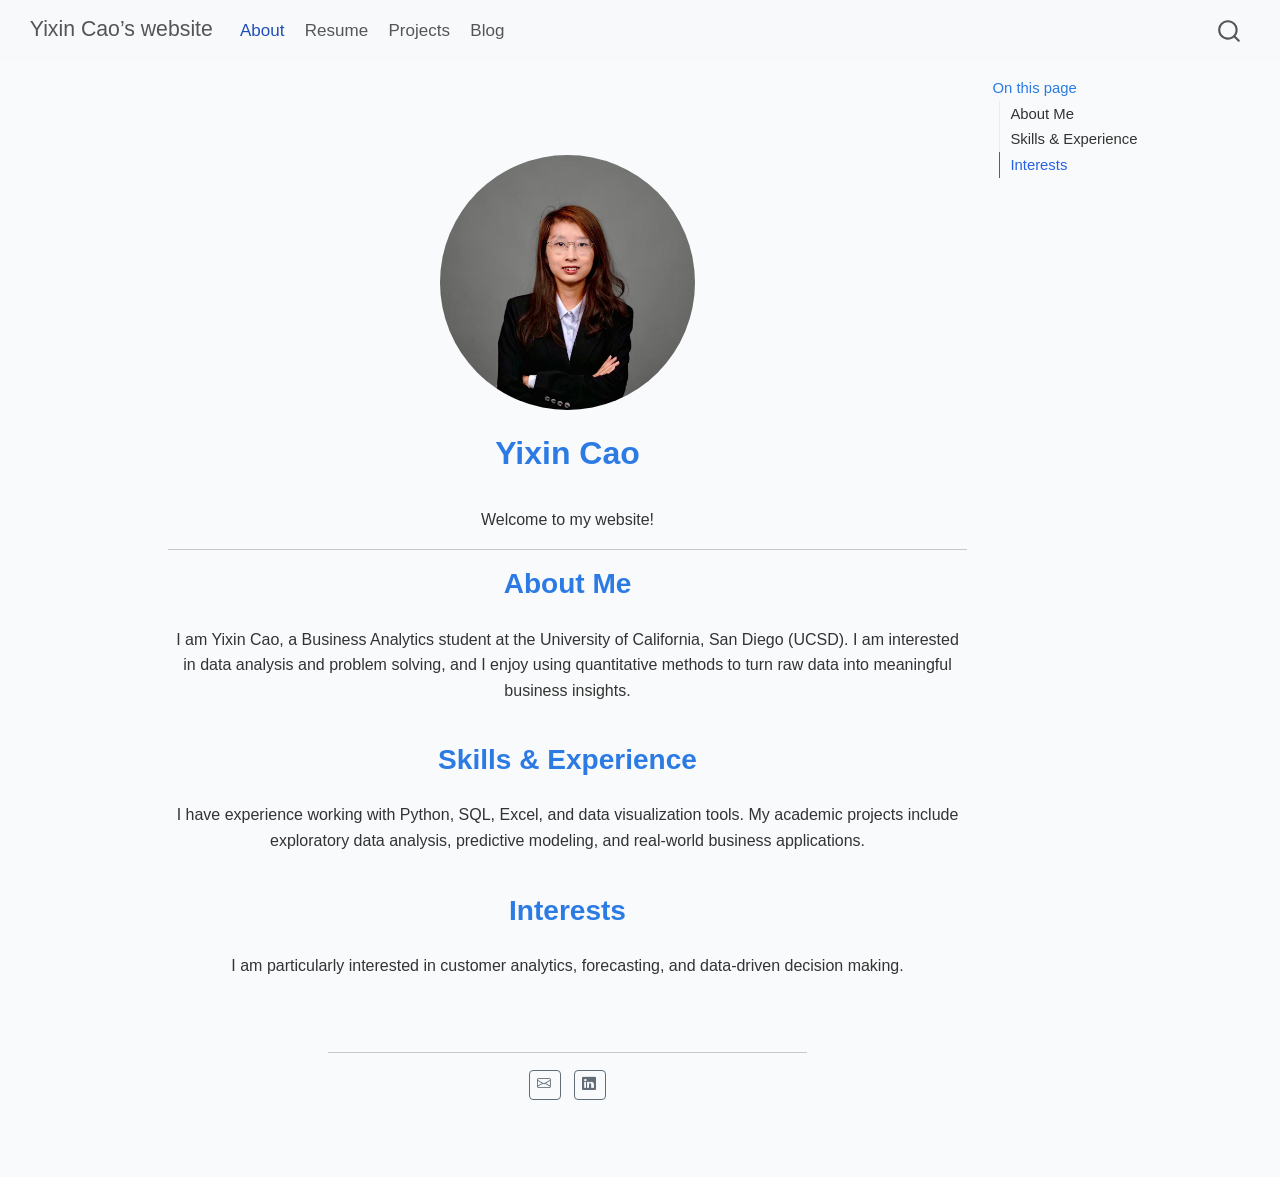
==== docs/index.html @ 8def136b "initial commit" ====
<!DOCTYPE html>
<html xmlns="http://www.w3.org/1999/xhtml" lang="en" xml:lang="en"><head>

<meta charset="utf-8">
<meta name="generator" content="quarto-1.9.36">

<meta name="viewport" content="width=device-width, initial-scale=1.0, user-scalable=yes">


<title>Yixin Cao – Yixin Cao’s website</title>
<style>
/* Default styles provided by pandoc.
** See https://pandoc.org/MANUAL.html#variables-for-html for config info.
*/
code{white-space: pre-wrap;}
span.smallcaps{font-variant: small-caps;}
div.columns{display: flex; gap: min(4vw, 1.5em);}
div.column{flex: auto; overflow-x: auto;}
div.hanging-indent{margin-left: 1.5em; text-indent: -1.5em;}
ul.task-list{list-style: none;}
ul.task-list li input[type="checkbox"] {
  width: 0.8em;
  margin: 0 0.8em 0.2em -1em; /* quarto-specific, see https://github.com/quarto-dev/quarto-cli/issues/4556 */ 
  vertical-align: middle;
}
</style>


<script src="site_libs/quarto-nav/quarto-nav.js"></script>
<script src="site_libs/quarto-nav/headroom.min.js"></script>
<script src="site_libs/clipboard/clipboard.min.js"></script>
<script src="site_libs/quarto-search/autocomplete.umd.js"></script>
<script src="site_libs/quarto-search/fuse.min.js"></script>
<script src="site_libs/quarto-search/quarto-search.js"></script>
<meta name="quarto:offset" content="./">
<script src="site_libs/quarto-html/quarto.js" type="module"></script>
<script src="site_libs/quarto-html/tabsets/tabsets.js" type="module"></script>
<script src="site_libs/quarto-html/popper.min.js"></script>
<script src="site_libs/quarto-html/tippy.umd.min.js"></script>
<link href="site_libs/quarto-html/tippy.css" rel="stylesheet">
<link href="site_libs/quarto-html/quarto-syntax-highlighting-845c23b38eaddc0f92fda52bfe77a8c8.css" rel="stylesheet" id="quarto-text-highlighting-styles">
<script src="site_libs/bootstrap/bootstrap.min.js"></script>
<link href="site_libs/bootstrap/bootstrap-icons.css" rel="stylesheet">
<link href="site_libs/bootstrap/bootstrap-158031087360bce0ff56dc785ce39e06.min.css" rel="stylesheet" append-hash="true" id="quarto-bootstrap" data-mode="light">
<script id="quarto-search-options" type="application/json">{
  "location": "navbar",
  "copy-button": false,
  "collapse-after": 3,
  "panel-placement": "end",
  "type": "overlay",
  "limit": 50,
  "keyboard-shortcut": [
    "f",
    "/",
    "s"
  ],
  "show-item-context": false,
  "language": {
    "search-no-results-text": "No results",
    "search-matching-documents-text": "matching documents",
    "search-copy-link-title": "Copy link to search",
    "search-hide-matches-text": "Hide additional matches",
    "search-more-match-text": "more match in this document",
    "search-more-matches-text": "more matches in this document",
    "search-clear-button-title": "Clear",
    "search-text-placeholder": "",
    "search-detached-cancel-button-title": "Cancel",
    "search-submit-button-title": "Submit",
    "search-label": "Search"
  }
}</script>


<link rel="stylesheet" href="styles.css">
</head>

<body class="nav-fixed quarto-light">

<div id="quarto-search-results"></div>
  <header id="quarto-header" class="headroom fixed-top">
    <nav class="navbar navbar-expand-lg " data-bs-theme="dark">
      <div class="navbar-container container-fluid">
      <div class="navbar-brand-container mx-auto">
    <a class="navbar-brand" href="./index.html">
    <span class="navbar-title">Yixin Cao’s website</span>
    </a>
  </div>
            <div id="quarto-search" class="" title="Search"></div>
          <button class="navbar-toggler" type="button" data-bs-toggle="collapse" data-bs-target="#navbarCollapse" aria-controls="navbarCollapse" role="menu" aria-expanded="false" aria-label="Toggle navigation" onclick="if (window.quartoToggleHeadroom) { window.quartoToggleHeadroom(); }">
  <span class="navbar-toggler-icon"></span>
</button>
          <div class="collapse navbar-collapse" id="navbarCollapse">
            <ul class="navbar-nav navbar-nav-scroll me-auto">
  <li class="nav-item">
    <a class="nav-link active" href="./index.html" aria-current="page"> 
<span class="menu-text">About</span></a>
  </li>  
  <li class="nav-item">
    <a class="nav-link" href="./resume.html"> 
<span class="menu-text">Resume</span></a>
  </li>  
  <li class="nav-item">
    <a class="nav-link" href="./projects.html"> 
<span class="menu-text">Projects</span></a>
  </li>  
  <li class="nav-item">
    <a class="nav-link" href="./hw1_questions.html"> 
<span class="menu-text">Blog</span></a>
  </li>  
</ul>
          </div> <!-- /navcollapse -->
            <div class="quarto-navbar-tools">
</div>
      </div> <!-- /container-fluid -->
    </nav>
</header>
<!-- content -->
<div id="quarto-content" class="quarto-container page-columns page-rows-contents page-layout-article page-navbar">
<!-- sidebar -->
<!-- margin-sidebar -->
    <div id="quarto-margin-sidebar" class="sidebar margin-sidebar">
        <nav id="TOC" role="doc-toc" class="toc-active">
    <h2 id="toc-title">On this page</h2>
  <ul>
  <li><a href="#about-me" id="toc-about-me" class="nav-link active" data-scroll-target="#about-me">About Me</a></li>
  <li><a href="#skills-experience" id="toc-skills-experience" class="nav-link" data-scroll-target="#skills-experience">Skills &amp; Experience</a></li>
  <li><a href="#interests" id="toc-interests" class="nav-link" data-scroll-target="#interests">Interests</a></li>
  </ul>
</nav>
    </div>
<!-- main -->
<div class="quarto-about-jolla">
  <img src="files/profile_pic.jpg" class="about-image
  round " style="height: 15em; width: 15em;">
 <header id="title-block-header" class="quarto-title-block default">
<div class="quarto-title">
<h1 class="title">Yixin Cao</h1>
</div>
<div class="quarto-title-meta">
  </div>
</header><main class="content" id="quarto-document-content">

<p>Welcome to my website!</p>
<hr>
<section id="about-me" class="level2">
<h2 data-anchor-id="about-me">About Me</h2>
<p>I am Yixin Cao, a Business Analytics student at the University of California, San Diego (UCSD). I am interested in data analysis and problem solving, and I enjoy using quantitative methods to turn raw data into meaningful business insights.</p>
</section>
<section id="skills-experience" class="level2">
<h2 data-anchor-id="skills-experience">Skills &amp; Experience</h2>
<p>I have experience working with Python, SQL, Excel, and data visualization tools. My academic projects include exploratory data analysis, predictive modeling, and real-world business applications.</p>
</section>
<section id="interests" class="level2">
<h2 data-anchor-id="interests">Interests</h2>
<p>I am particularly interested in customer analytics, forecasting, and data-driven decision making.</p>


</section>
</main> 
  <hr class="about-sep">
   <div class="about-links">
  <a href="mailto:yixincao615@gmail.com" class="about-link" rel="" target="">
    <i class="bi bi-envelope"></i>
     <span class="about-link-text"></span>
  </a>
  <a href="/www.linkedin.com/in/yixin-cao-874bb3294" class="about-link" rel="" target="">
    <i class="bi bi-linkedin"></i>
     <span class="about-link-text"></span>
  </a>
</div>
</div>
 <!-- /main -->
<script id="quarto-html-after-body" type="application/javascript">
  window.document.addEventListener("DOMContentLoaded", function (event) {
    const isCodeAnnotation = (el) => {
      for (const clz of el.classList) {
        if (clz.startsWith('code-annotation-')) {                     
          return true;
        }
      }
      return false;
    }
    const onCopySuccess = function(e) {
      // button target
      const button = e.trigger;
      // don't keep focus
      button.blur();
      // flash "checked"
      button.classList.add('code-copy-button-checked');
      var currentTitle = button.getAttribute("title");
      button.setAttribute("title", "Copied!");
      let tooltip;
      if (window.bootstrap) {
        button.setAttribute("data-bs-toggle", "tooltip");
        button.setAttribute("data-bs-placement", "left");
        button.setAttribute("data-bs-title", "Copied!");
        tooltip = new bootstrap.Tooltip(button, 
          { trigger: "manual", 
            customClass: "code-copy-button-tooltip",
            offset: [0, -8]});
        tooltip.show();    
      }
      setTimeout(function() {
        if (tooltip) {
          tooltip.hide();
          button.removeAttribute("data-bs-title");
          button.removeAttribute("data-bs-toggle");
          button.removeAttribute("data-bs-placement");
        }
        button.setAttribute("title", currentTitle);
        button.classList.remove('code-copy-button-checked');
      }, 1000);
      // clear code selection
      e.clearSelection();
    }
    const getTextToCopy = function(trigger) {
      const outerScaffold = trigger.parentElement.cloneNode(true);
      const codeEl = outerScaffold.querySelector('code');
      for (const childEl of codeEl.children) {
        if (isCodeAnnotation(childEl)) {
          childEl.remove();
        }
      }
      return codeEl.innerText;
    }
    const clipboard = new window.ClipboardJS('.code-copy-button:not([data-in-quarto-modal])', {
      text: getTextToCopy
    });
    clipboard.on('success', onCopySuccess);
    if (window.document.getElementById('quarto-embedded-source-code-modal')) {
      const clipboardModal = new window.ClipboardJS('.code-copy-button[data-in-quarto-modal]', {
        text: getTextToCopy,
        container: window.document.getElementById('quarto-embedded-source-code-modal')
      });
      clipboardModal.on('success', onCopySuccess);
    }
      var localhostRegex = new RegExp(/^(?:http|https):\/\/localhost\:?[0-9]*\//);
      var mailtoRegex = new RegExp(/^mailto:/);
        var filterRegex = new RegExp('/' + window.location.host + '/');
      var isInternal = (href) => {
          return filterRegex.test(href) || localhostRegex.test(href) || mailtoRegex.test(href);
      }
      // Inspect non-navigation links and adorn them if external
     var links = window.document.querySelectorAll('a[href]:not(.nav-link):not(.navbar-brand):not(.toc-action):not(.sidebar-link):not(.sidebar-item-toggle):not(.pagination-link):not(.no-external):not([aria-hidden]):not(.dropdown-item):not(.quarto-navigation-tool):not(.about-link)');
      for (var i=0; i<links.length; i++) {
        const link = links[i];
        if (!isInternal(link.href)) {
          // undo the damage that might have been done by quarto-nav.js in the case of
          // links that we want to consider external
          if (link.dataset.originalHref !== undefined) {
            link.href = link.dataset.originalHref;
          }
        }
      }
    function tippyHover(el, contentFn, onTriggerFn, onUntriggerFn) {
      const config = {
        allowHTML: true,
        maxWidth: 500,
        delay: 100,
        arrow: false,
        appendTo: function(el) {
            return el.parentElement;
        },
        interactive: true,
        interactiveBorder: 10,
        theme: 'quarto',
        placement: 'bottom-start',
      };
      if (contentFn) {
        config.content = contentFn;
      }
      if (onTriggerFn) {
        config.onTrigger = onTriggerFn;
      }
      if (onUntriggerFn) {
        config.onUntrigger = onUntriggerFn;
      }
      window.tippy(el, config); 
    }
    const noterefs = window.document.querySelectorAll('a[role="doc-noteref"]');
    for (var i=0; i<noterefs.length; i++) {
      const ref = noterefs[i];
      tippyHover(ref, function() {
        // use id or data attribute instead here
        let href = ref.getAttribute('data-footnote-href') || ref.getAttribute('href');
        try { href = new URL(href).hash; } catch {}
        const id = href.replace(/^#\/?/, "");
        const note = window.document.getElementById(id);
        if (note) {
          return note.innerHTML;
        } else {
          return "";
        }
      });
    }
    const xrefs = window.document.querySelectorAll('a.quarto-xref');
    const processXRef = (id, note) => {
      // Strip column container classes
      const stripColumnClz = (el) => {
        el.classList.remove("page-full", "page-columns");
        if (el.children) {
          for (const child of el.children) {
            stripColumnClz(child);
          }
        }
      }
      stripColumnClz(note)
      if (id === null || id.startsWith('sec-')) {
        // Special case sections, only their first couple elements
        const container = document.createElement("div");
        if (note.children && note.children.length > 2) {
          container.appendChild(note.children[0].cloneNode(true));
          for (let i = 1; i < note.children.length; i++) {
            const child = note.children[i];
            if (child.tagName === "P" && child.innerText === "") {
              continue;
            } else {
              container.appendChild(child.cloneNode(true));
              break;
            }
          }
          if (window.Quarto?.typesetMath) {
            window.Quarto.typesetMath(container);
          }
          return container.innerHTML
        } else {
          if (window.Quarto?.typesetMath) {
            window.Quarto.typesetMath(note);
          }
          return note.innerHTML;
        }
      } else {
        // Remove any anchor links if they are present
        const anchorLink = note.querySelector('a.anchorjs-link');
        if (anchorLink) {
          anchorLink.remove();
        }
        if (window.Quarto?.typesetMath) {
          window.Quarto.typesetMath(note);
        }
        if (note.classList.contains("callout")) {
          return note.outerHTML;
        } else {
          return note.innerHTML;
        }
      }
    }
    for (var i=0; i<xrefs.length; i++) {
      const xref = xrefs[i];
      tippyHover(xref, undefined, function(instance) {
        instance.disable();
        let url = xref.getAttribute('href');
        let hash = undefined; 
        if (url.startsWith('#')) {
          hash = url;
        } else {
          try { hash = new URL(url).hash; } catch {}
        }
        if (hash) {
          const id = hash.replace(/^#\/?/, "");
          const note = window.document.getElementById(id);
          if (note !== null) {
            try {
              const html = processXRef(id, note.cloneNode(true));
              instance.setContent(html);
            } finally {
              instance.enable();
              instance.show();
            }
          } else {
            // See if we can fetch this
            fetch(url.split('#')[0])
            .then(res => res.text())
            .then(html => {
              const parser = new DOMParser();
              const htmlDoc = parser.parseFromString(html, "text/html");
              const note = htmlDoc.getElementById(id);
              if (note !== null) {
                const html = processXRef(id, note);
                instance.setContent(html);
              } 
            }).finally(() => {
              instance.enable();
              instance.show();
            });
          }
        } else {
          // See if we can fetch a full url (with no hash to target)
          // This is a special case and we should probably do some content thinning / targeting
          fetch(url)
          .then(res => res.text())
          .then(html => {
            const parser = new DOMParser();
            const htmlDoc = parser.parseFromString(html, "text/html");
            const note = htmlDoc.querySelector('main.content');
            if (note !== null) {
              // This should only happen for chapter cross references
              // (since there is no id in the URL)
              // remove the first header
              if (note.children.length > 0 && note.children[0].tagName === "HEADER") {
                note.children[0].remove();
              }
              const html = processXRef(null, note);
              instance.setContent(html);
            } 
          }).finally(() => {
            instance.enable();
            instance.show();
          });
        }
      }, function(instance) {
      });
    }
        let selectedAnnoteEl;
        const selectorForAnnotation = ( cell, annotation) => {
          let cellAttr = 'data-code-cell="' + cell + '"';
          let lineAttr = 'data-code-annotation="' +  annotation + '"';
          const selector = 'span[' + cellAttr + '][' + lineAttr + ']';
          return selector;
        }
        const selectCodeLines = (annoteEl) => {
          const doc = window.document;
          const targetCell = annoteEl.getAttribute("data-target-cell");
          const targetAnnotation = annoteEl.getAttribute("data-target-annotation");
          const annoteSpan = window.document.querySelector(selectorForAnnotation(targetCell, targetAnnotation));
          const lines = annoteSpan.getAttribute("data-code-lines").split(",");
          const lineIds = lines.map((line) => {
            return targetCell + "-" + line;
          })
          let top = null;
          let height = null;
          let parent = null;
          if (lineIds.length > 0) {
              //compute the position of the single el (top and bottom and make a div)
              const el = window.document.getElementById(lineIds[0]);
              top = el.offsetTop;
              height = el.offsetHeight;
              parent = el.parentElement.parentElement;
            if (lineIds.length > 1) {
              const lastEl = window.document.getElementById(lineIds[lineIds.length - 1]);
              const bottom = lastEl.offsetTop + lastEl.offsetHeight;
              height = bottom - top;
            }
            if (top !== null && height !== null && parent !== null) {
              // cook up a div (if necessary) and position it 
              let div = window.document.getElementById("code-annotation-line-highlight");
              if (div === null) {
                div = window.document.createElement("div");
                div.setAttribute("id", "code-annotation-line-highlight");
                div.style.position = 'absolute';
                parent.appendChild(div);
              }
              div.style.top = top - 2 + "px";
              div.style.height = height + 4 + "px";
              div.style.left = 0;
              let gutterDiv = window.document.getElementById("code-annotation-line-highlight-gutter");
              if (gutterDiv === null) {
                gutterDiv = window.document.createElement("div");
                gutterDiv.setAttribute("id", "code-annotation-line-highlight-gutter");
                gutterDiv.style.position = 'absolute';
                const codeCell = window.document.getElementById(targetCell);
                const gutter = codeCell.querySelector('.code-annotation-gutter');
                gutter.appendChild(gutterDiv);
              }
              gutterDiv.style.top = top - 2 + "px";
              gutterDiv.style.height = height + 4 + "px";
            }
            selectedAnnoteEl = annoteEl;
          }
        };
        const unselectCodeLines = () => {
          const elementsIds = ["code-annotation-line-highlight", "code-annotation-line-highlight-gutter"];
          elementsIds.forEach((elId) => {
            const div = window.document.getElementById(elId);
            if (div) {
              div.remove();
            }
          });
          selectedAnnoteEl = undefined;
        };
          // Handle positioning of the toggle
      window.addEventListener(
        "resize",
        throttle(() => {
          elRect = undefined;
          if (selectedAnnoteEl) {
            selectCodeLines(selectedAnnoteEl);
          }
        }, 10)
      );
      function throttle(fn, ms) {
      let throttle = false;
      let timer;
        return (...args) => {
          if(!throttle) { // first call gets through
              fn.apply(this, args);
              throttle = true;
          } else { // all the others get throttled
              if(timer) clearTimeout(timer); // cancel #2
              timer = setTimeout(() => {
                fn.apply(this, args);
                timer = throttle = false;
              }, ms);
          }
        };
      }
        // Attach click handler to the DT
        const annoteDls = window.document.querySelectorAll('dt[data-target-cell]');
        for (const annoteDlNode of annoteDls) {
          annoteDlNode.addEventListener('click', (event) => {
            const clickedEl = event.target;
            if (clickedEl !== selectedAnnoteEl) {
              unselectCodeLines();
              const activeEl = window.document.querySelector('dt[data-target-cell].code-annotation-active');
              if (activeEl) {
                activeEl.classList.remove('code-annotation-active');
              }
              selectCodeLines(clickedEl);
              clickedEl.classList.add('code-annotation-active');
            } else {
              // Unselect the line
              unselectCodeLines();
              clickedEl.classList.remove('code-annotation-active');
            }
          });
        }
    const findCites = (el) => {
      const parentEl = el.parentElement;
      if (parentEl) {
        const cites = parentEl.dataset.cites;
        if (cites) {
          return {
            el,
            cites: cites.split(' ')
          };
        } else {
          return findCites(el.parentElement)
        }
      } else {
        return undefined;
      }
    };
    var bibliorefs = window.document.querySelectorAll('a[role="doc-biblioref"]');
    for (var i=0; i<bibliorefs.length; i++) {
      const ref = bibliorefs[i];
      const citeInfo = findCites(ref);
      if (citeInfo) {
        tippyHover(citeInfo.el, function() {
          var popup = window.document.createElement('div');
          citeInfo.cites.forEach(function(cite) {
            var citeDiv = window.document.createElement('div');
            citeDiv.classList.add('hanging-indent');
            citeDiv.classList.add('csl-entry');
            var biblioDiv = window.document.getElementById('ref-' + cite);
            if (biblioDiv) {
              citeDiv.innerHTML = biblioDiv.innerHTML;
            }
            popup.appendChild(citeDiv);
          });
          return popup.innerHTML;
        });
      }
    }
  });
  </script>
</div> <!-- /content -->




</body></html>
---- docs/site_libs/quarto-html/tippy.css ----
.tippy-box[data-animation=fade][data-state=hidden]{opacity:0}[data-tippy-root]{max-width:calc(100vw - 10px)}.tippy-box{position:relative;background-color:#333;color:#fff;border-radius:4px;font-size:14px;line-height:1.4;white-space:normal;outline:0;transition-property:transform,visibility,opacity}.tippy-box[data-placement^=top]>.tippy-arrow{bottom:0}.tippy-box[data-placement^=top]>.tippy-arrow:before{bottom:-7px;left:0;border-width:8px 8px 0;border-top-color:initial;transform-origin:center top}.tippy-box[data-placement^=bottom]>.tippy-arrow{top:0}.tippy-box[data-placement^=bottom]>.tippy-arrow:before{top:-7px;left:0;border-width:0 8px 8px;border-bottom-color:initial;transform-origin:center bottom}.tippy-box[data-placement^=left]>.tippy-arrow{right:0}.tippy-box[data-placement^=left]>.tippy-arrow:before{border-width:8px 0 8px 8px;border-left-color:initial;right:-7px;transform-origin:center left}.tippy-box[data-placement^=right]>.tippy-arrow{left:0}.tippy-box[data-placement^=right]>.tippy-arrow:before{left:-7px;border-width:8px 8px 8px 0;border-right-color:initial;transform-origin:center right}.tippy-box[data-inertia][data-state=visible]{transition-timing-function:cubic-bezier(.54,1.5,.38,1.11)}.tippy-arrow{width:16px;height:16px;color:#333}.tippy-arrow:before{content:"";position:absolute;border-color:transparent;border-style:solid}.tippy-content{position:relative;padding:5px 9px;z-index:1}
---- docs/site_libs/quarto-html/quarto-syntax-highlighting-845c23b38eaddc0f92fda52bfe77a8c8.css ----
/* quarto syntax highlight colors */
:root {
  --quarto-hl-ot-color: #003B4F;
  --quarto-hl-at-color: #657422;
  --quarto-hl-ss-color: #20794D;
  --quarto-hl-an-color: #5E5E5E;
  --quarto-hl-fu-color: #4758AB;
  --quarto-hl-st-color: #20794D;
  --quarto-hl-cf-color: #003B4F;
  --quarto-hl-op-color: #5E5E5E;
  --quarto-hl-er-color: #AD0000;
  --quarto-hl-bn-color: #AD0000;
  --quarto-hl-al-color: #AD0000;
  --quarto-hl-va-color: #111111;
  --quarto-hl-bu-color: inherit;
  --quarto-hl-ex-color: inherit;
  --quarto-hl-pp-color: #AD0000;
  --quarto-hl-in-color: #5E5E5E;
  --quarto-hl-vs-color: #20794D;
  --quarto-hl-wa-color: #5E5E5E;
  --quarto-hl-do-color: #5E5E5E;
  --quarto-hl-im-color: #00769E;
  --quarto-hl-ch-color: #20794D;
  --quarto-hl-dt-color: #AD0000;
  --quarto-hl-fl-color: #AD0000;
  --quarto-hl-co-color: #5E5E5E;
  --quarto-hl-cv-color: #5E5E5E;
  --quarto-hl-cn-color: #8f5902;
  --quarto-hl-sc-color: #5E5E5E;
  --quarto-hl-dv-color: #AD0000;
  --quarto-hl-kw-color: #003B4F;
}

/* other quarto variables */
:root {
  --quarto-font-monospace: SFMono-Regular, Menlo, Monaco, Consolas, "Liberation Mono", "Courier New", monospace;
}

/* syntax highlight based on Pandoc's rules */
pre > code.sourceCode > span {
  color: #003B4F;
}

code.sourceCode > span {
  color: #003B4F;
}

div.sourceCode,
div.sourceCode pre.sourceCode {
  color: #003B4F;
}

/* Normal */
code span {
  color: #003B4F;
}

/* Alert */
code span.al {
  color: #AD0000;
  font-style: inherit;
}

/* Annotation */
code span.an {
  color: #5E5E5E;
  font-style: inherit;
}

/* Attribute */
code span.at {
  color: #657422;
  font-style: inherit;
}

/* BaseN */
code span.bn {
  color: #AD0000;
  font-style: inherit;
}

/* BuiltIn */
code span.bu {
  font-style: inherit;
}

/* ControlFlow */
code span.cf {
  color: #003B4F;
  font-weight: bold;
  font-style: inherit;
}

/* Char */
code span.ch {
  color: #20794D;
  font-style: inherit;
}

/* Constant */
code span.cn {
  color: #8f5902;
  font-style: inherit;
}

/* Comment */
code span.co {
  color: #5E5E5E;
  font-style: inherit;
}

/* CommentVar */
code span.cv {
  color: #5E5E5E;
  font-style: italic;
}

/* Documentation */
code span.do {
  color: #5E5E5E;
  font-style: italic;
}

/* DataType */
code span.dt {
  color: #AD0000;
  font-style: inherit;
}

/* DecVal */
code span.dv {
  color: #AD0000;
  font-style: inherit;
}

/* Error */
code span.er {
  color: #AD0000;
  font-style: inherit;
}

/* Extension */
code span.ex {
  font-style: inherit;
}

/* Float */
code span.fl {
  color: #AD0000;
  font-style: inherit;
}

/* Function */
code span.fu {
  color: #4758AB;
  font-style: inherit;
}

/* Import */
code span.im {
  color: #00769E;
  font-style: inherit;
}

/* Information */
code span.in {
  color: #5E5E5E;
  font-style: inherit;
}

/* Keyword */
code span.kw {
  color: #003B4F;
  font-weight: bold;
  font-style: inherit;
}

/* Operator */
code span.op {
  color: #5E5E5E;
  font-style: inherit;
}

/* Other */
code span.ot {
  color: #003B4F;
  font-style: inherit;
}

/* Preprocessor */
code span.pp {
  color: #AD0000;
  font-style: inherit;
}

/* SpecialChar */
code span.sc {
  color: #5E5E5E;
  font-style: inherit;
}

/* SpecialString */
code span.ss {
  color: #20794D;
  font-style: inherit;
}

/* String */
code span.st {
  color: #20794D;
  font-style: inherit;
}

/* Variable */
code span.va {
  color: #111111;
  font-style: inherit;
}

/* VerbatimString */
code span.vs {
  color: #20794D;
  font-style: inherit;
}

/* Warning */
code span.wa {
  color: #5E5E5E;
  font-style: italic;
}

.prevent-inlining {
  content: "</";
}

/*# sourceMappingURL=ac89f0bb514bba72461919f78549e31c.css.map */
---- docs/styles.css ----
/* css styles */
body {
  font-family: Arial, sans-serif;
  background-color: #f9fafb;
}

h1, h2 {
  color: #2c7be5;
}

p {
  font-size: 16px;
  line-height: 1.6;
}
h1 {
  font-size: 32px;
}
section {
  margin-bottom: 40px;
}
body {
  color: #333;
}
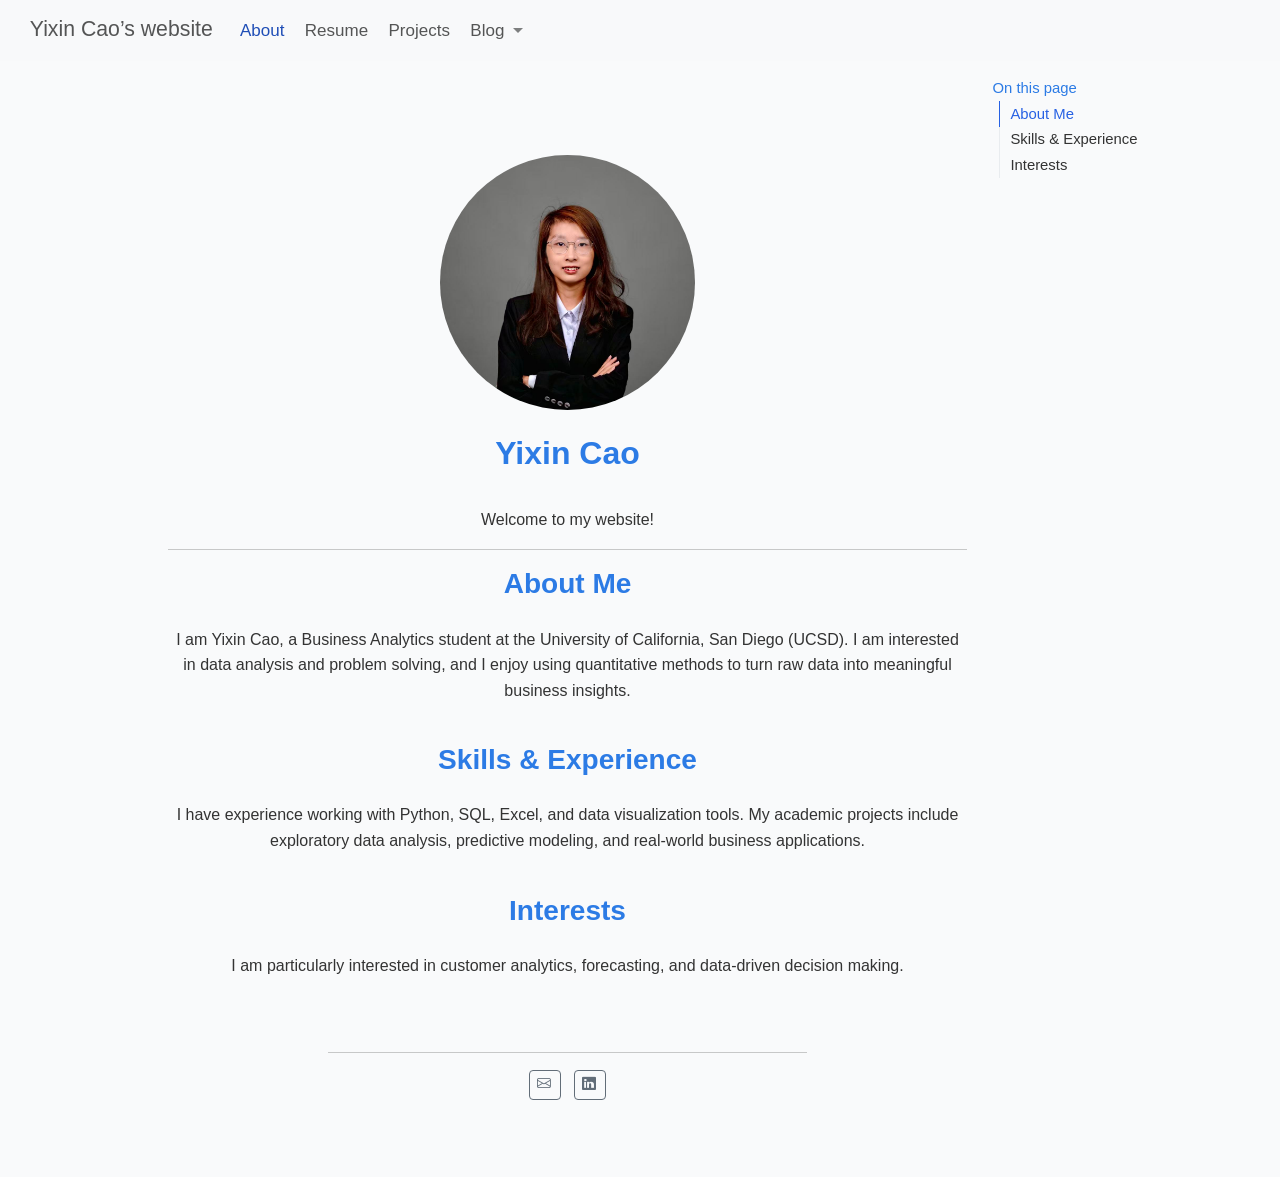
==== commit d42c9d04: "Improve clarity and interpretation" ====
--- a/docs/index.html
+++ b/docs/index.html
@@ -2,16 +2,13 @@
 <html xmlns="http://www.w3.org/1999/xhtml" lang="en" xml:lang="en"><head>
 
 <meta charset="utf-8">
-<meta name="generator" content="quarto-1.9.36">
+<meta name="generator" content="quarto-1.9.13">
 
 <meta name="viewport" content="width=device-width, initial-scale=1.0, user-scalable=yes">
 
 
 <title>Yixin Cao – Yixin Cao’s website</title>
 <style>
-/* Default styles provided by pandoc.
-** See https://pandoc.org/MANUAL.html#variables-for-html for config info.
-*/
 code{white-space: pre-wrap;}
 span.smallcaps{font-variant: small-caps;}
 div.columns{display: flex; gap: min(4vw, 1.5em);}
@@ -35,13 +32,14 @@
 <meta name="quarto:offset" content="./">
 <script src="site_libs/quarto-html/quarto.js" type="module"></script>
 <script src="site_libs/quarto-html/tabsets/tabsets.js" type="module"></script>
+<script src="site_libs/quarto-html/axe/axe-check.js" type="module"></script>
 <script src="site_libs/quarto-html/popper.min.js"></script>
 <script src="site_libs/quarto-html/tippy.umd.min.js"></script>
 <link href="site_libs/quarto-html/tippy.css" rel="stylesheet">
-<link href="site_libs/quarto-html/quarto-syntax-highlighting-845c23b38eaddc0f92fda52bfe77a8c8.css" rel="stylesheet" id="quarto-text-highlighting-styles">
+<link href="site_libs/quarto-html/quarto-syntax-highlighting-ac077c1e730dfeb5e42400639d17284e.css" rel="stylesheet" id="quarto-text-highlighting-styles">
 <script src="site_libs/bootstrap/bootstrap.min.js"></script>
 <link href="site_libs/bootstrap/bootstrap-icons.css" rel="stylesheet">
-<link href="site_libs/bootstrap/bootstrap-158031087360bce0ff56dc785ce39e06.min.css" rel="stylesheet" append-hash="true" id="quarto-bootstrap" data-mode="light">
+<link href="site_libs/bootstrap/bootstrap-8fedf4b0b09d7e3efc607d46e5f6a2f0.min.css" rel="stylesheet" append-hash="true" id="quarto-bootstrap" data-mode="light">
 <script id="quarto-search-options" type="application/json">{
   "location": "navbar",
   "copy-button": false,
@@ -103,10 +101,21 @@
     <a class="nav-link" href="./projects.html"> 
 <span class="menu-text">Projects</span></a>
   </li>  
-  <li class="nav-item">
-    <a class="nav-link" href="./hw1_questions.html"> 
-<span class="menu-text">Blog</span></a>
+  <li class="nav-item dropdown ">
+    <a class="nav-link dropdown-toggle" href="#" id="nav-menu-blog" role="link" data-bs-toggle="dropdown" aria-expanded="false">
+ <span class="menu-text">Blog</span>
+    </a>
+    <ul class="dropdown-menu" aria-labelledby="nav-menu-blog">    
+        <li>
+    <a class="dropdown-item" href="./hw1_questions.html">
+ <span class="dropdown-text">HW1</span></a>
   </li>  
+        <li>
+    <a class="dropdown-item" href="./hw2_questions.html">
+ <span class="dropdown-text">HW2</span></a>
+  </li>  
+    </ul>
+  </li>
 </ul>
           </div> <!-- /navcollapse -->
             <div class="quarto-navbar-tools">
--- a/docs/site_libs/quarto-html/quarto-syntax-highlighting-ac077c1e730dfeb5e42400639d17284e.css
+++ b/docs/site_libs/quarto-html/quarto-syntax-highlighting-ac077c1e730dfeb5e42400639d17284e.css
@@ -0,0 +1,236 @@
+/* quarto syntax highlight colors */
+:root {
+  --quarto-hl-ot-color: #003B4F;
+  --quarto-hl-at-color: #657422;
+  --quarto-hl-ss-color: #20794D;
+  --quarto-hl-an-color: #5E5E5E;
+  --quarto-hl-fu-color: #4758AB;
+  --quarto-hl-st-color: #20794D;
+  --quarto-hl-cf-color: #003B4F;
+  --quarto-hl-op-color: #5E5E5E;
+  --quarto-hl-er-color: #AD0000;
+  --quarto-hl-bn-color: #AD0000;
+  --quarto-hl-al-color: #AD0000;
+  --quarto-hl-va-color: #111111;
+  --quarto-hl-bu-color: inherit;
+  --quarto-hl-ex-color: inherit;
+  --quarto-hl-pp-color: #AD0000;
+  --quarto-hl-in-color: #5E5E5E;
+  --quarto-hl-vs-color: #20794D;
+  --quarto-hl-wa-color: #5E5E5E;
+  --quarto-hl-do-color: #5E5E5E;
+  --quarto-hl-im-color: #00769E;
+  --quarto-hl-ch-color: #20794D;
+  --quarto-hl-dt-color: #AD0000;
+  --quarto-hl-fl-color: #AD0000;
+  --quarto-hl-co-color: #5E5E5E;
+  --quarto-hl-cv-color: #5E5E5E;
+  --quarto-hl-cn-color: #8f5902;
+  --quarto-hl-sc-color: #5E5E5E;
+  --quarto-hl-dv-color: #AD0000;
+  --quarto-hl-kw-color: #003B4F;
+}
+
+/* other quarto variables */
+:root {
+  --quarto-font-monospace: SFMono-Regular, Menlo, Monaco, Consolas, "Liberation Mono", "Courier New", monospace;
+}
+
+/* syntax highlight based on Pandoc's rules */
+pre > code.sourceCode > span {
+  color: #003B4F;
+}
+
+code.sourceCode > span {
+  color: #003B4F;
+}
+
+div.sourceCode,
+div.sourceCode pre.sourceCode {
+  color: #003B4F;
+}
+
+/* Normal */
+code span {
+  color: #003B4F;
+}
+
+/* Alert */
+code span.al {
+  color: #AD0000;
+  font-style: inherit;
+}
+
+/* Annotation */
+code span.an {
+  color: #5E5E5E;
+  font-style: inherit;
+}
+
+/* Attribute */
+code span.at {
+  color: #657422;
+  font-style: inherit;
+}
+
+/* BaseN */
+code span.bn {
+  color: #AD0000;
+  font-style: inherit;
+}
+
+/* BuiltIn */
+code span.bu {
+  font-style: inherit;
+}
+
+/* ControlFlow */
+code span.cf {
+  color: #003B4F;
+  font-weight: bold;
+  font-style: inherit;
+}
+
+/* Char */
+code span.ch {
+  color: #20794D;
+  font-style: inherit;
+}
+
+/* Constant */
+code span.cn {
+  color: #8f5902;
+  font-style: inherit;
+}
+
+/* Comment */
+code span.co {
+  color: #5E5E5E;
+  font-style: inherit;
+}
+
+/* CommentVar */
+code span.cv {
+  color: #5E5E5E;
+  font-style: italic;
+}
+
+/* Documentation */
+code span.do {
+  color: #5E5E5E;
+  font-style: italic;
+}
+
+/* DataType */
+code span.dt {
+  color: #AD0000;
+  font-style: inherit;
+}
+
+/* DecVal */
+code span.dv {
+  color: #AD0000;
+  font-style: inherit;
+}
+
+/* Error */
+code span.er {
+  color: #AD0000;
+  font-style: inherit;
+}
+
+/* Extension */
+code span.ex {
+  font-style: inherit;
+}
+
+/* Float */
+code span.fl {
+  color: #AD0000;
+  font-style: inherit;
+}
+
+/* Function */
+code span.fu {
+  color: #4758AB;
+  font-style: inherit;
+}
+
+/* Import */
+code span.im {
+  color: #00769E;
+  font-style: inherit;
+}
+
+/* Information */
+code span.in {
+  color: #5E5E5E;
+  font-style: inherit;
+}
+
+/* Keyword */
+code span.kw {
+  color: #003B4F;
+  font-weight: bold;
+  font-style: inherit;
+}
+
+/* Operator */
+code span.op {
+  color: #5E5E5E;
+  font-style: inherit;
+}
+
+/* Other */
+code span.ot {
+  color: #003B4F;
+  font-style: inherit;
+}
+
+/* Preprocessor */
+code span.pp {
+  color: #AD0000;
+  font-style: inherit;
+}
+
+/* SpecialChar */
+code span.sc {
+  color: #5E5E5E;
+  font-style: inherit;
+}
+
+/* SpecialString */
+code span.ss {
+  color: #20794D;
+  font-style: inherit;
+}
+
+/* String */
+code span.st {
+  color: #20794D;
+  font-style: inherit;
+}
+
+/* Variable */
+code span.va {
+  color: #111111;
+  font-style: inherit;
+}
+
+/* VerbatimString */
+code span.vs {
+  color: #20794D;
+  font-style: inherit;
+}
+
+/* Warning */
+code span.wa {
+  color: #5E5E5E;
+  font-style: italic;
+}
+
+.prevent-inlining {
+  content: "</";
+}
+
+/*# sourceMappingURL=1ea6d01bc6c35c1b2edc43c07bed6db0.css.map */
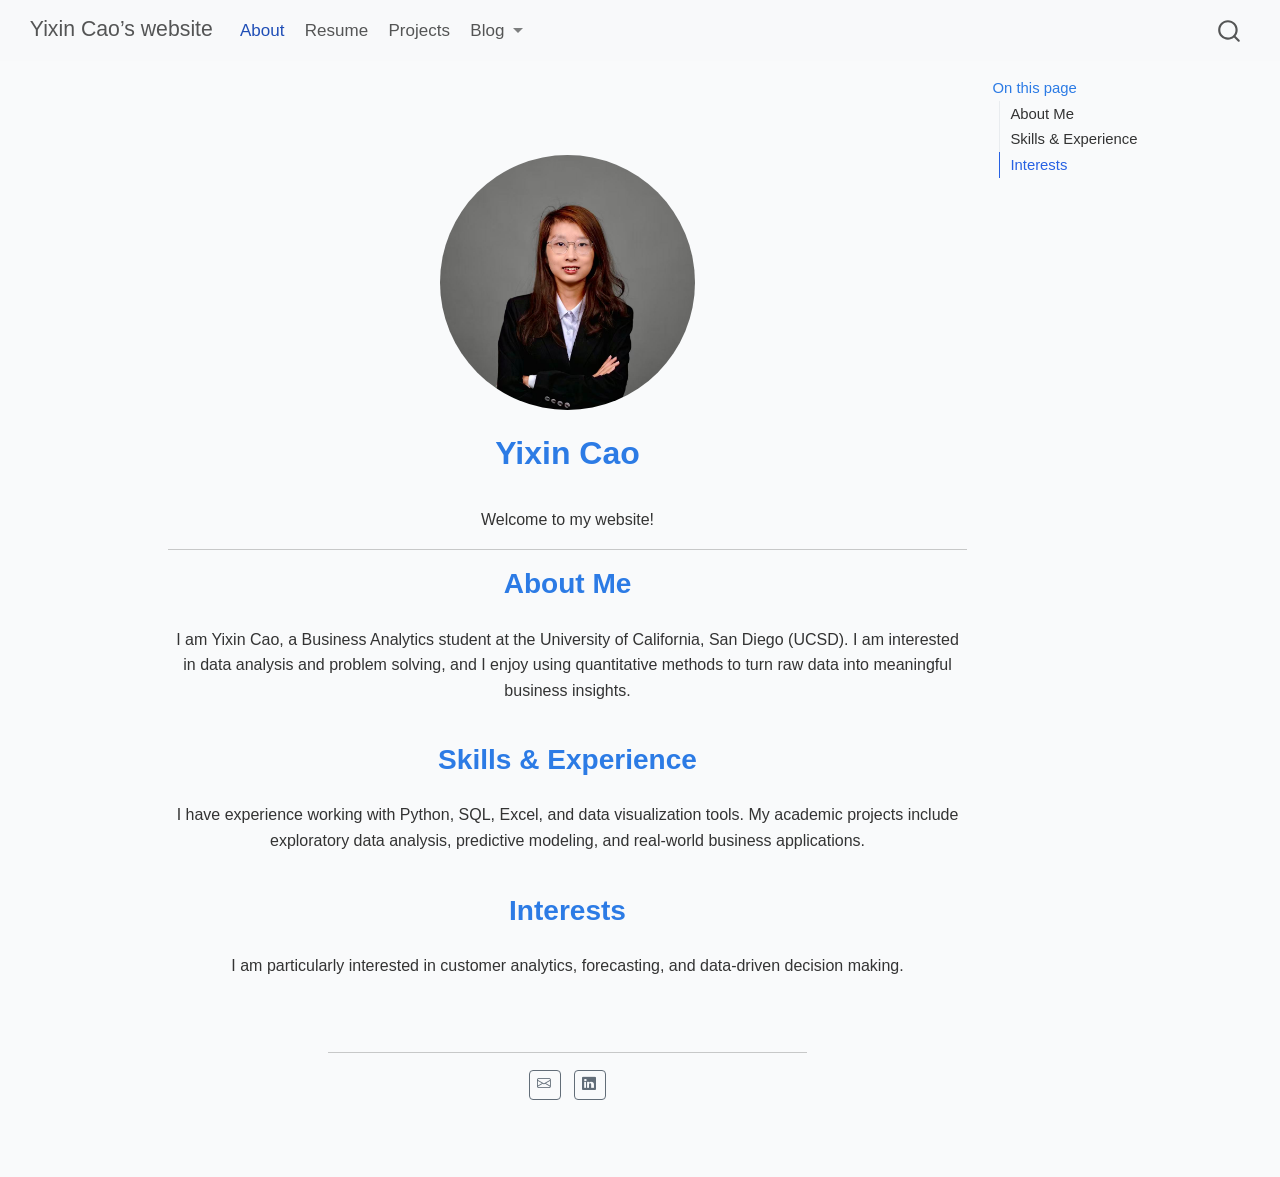
==== commit 637b043d: "Fix navbar merge conflict" ====
--- a/docs/index.html
+++ b/docs/index.html
@@ -2,13 +2,16 @@
 <html xmlns="http://www.w3.org/1999/xhtml" lang="en" xml:lang="en"><head>
 
 <meta charset="utf-8">
-<meta name="generator" content="quarto-1.9.13">
+<meta name="generator" content="quarto-1.9.36">
 
 <meta name="viewport" content="width=device-width, initial-scale=1.0, user-scalable=yes">
 
 
 <title>Yixin Cao – Yixin Cao’s website</title>
 <style>
+/* Default styles provided by pandoc.
+** See https://pandoc.org/MANUAL.html#variables-for-html for config info.
+*/
 code{white-space: pre-wrap;}
 span.smallcaps{font-variant: small-caps;}
 div.columns{display: flex; gap: min(4vw, 1.5em);}
@@ -32,14 +35,13 @@
 <meta name="quarto:offset" content="./">
 <script src="site_libs/quarto-html/quarto.js" type="module"></script>
 <script src="site_libs/quarto-html/tabsets/tabsets.js" type="module"></script>
-<script src="site_libs/quarto-html/axe/axe-check.js" type="module"></script>
 <script src="site_libs/quarto-html/popper.min.js"></script>
 <script src="site_libs/quarto-html/tippy.umd.min.js"></script>
 <link href="site_libs/quarto-html/tippy.css" rel="stylesheet">
-<link href="site_libs/quarto-html/quarto-syntax-highlighting-ac077c1e730dfeb5e42400639d17284e.css" rel="stylesheet" id="quarto-text-highlighting-styles">
+<link href="site_libs/quarto-html/quarto-syntax-highlighting-845c23b38eaddc0f92fda52bfe77a8c8.css" rel="stylesheet" id="quarto-text-highlighting-styles">
 <script src="site_libs/bootstrap/bootstrap.min.js"></script>
 <link href="site_libs/bootstrap/bootstrap-icons.css" rel="stylesheet">
-<link href="site_libs/bootstrap/bootstrap-8fedf4b0b09d7e3efc607d46e5f6a2f0.min.css" rel="stylesheet" append-hash="true" id="quarto-bootstrap" data-mode="light">
+<link href="site_libs/bootstrap/bootstrap-158031087360bce0ff56dc785ce39e06.min.css" rel="stylesheet" append-hash="true" id="quarto-bootstrap" data-mode="light">
 <script id="quarto-search-options" type="application/json">{
   "location": "navbar",
   "copy-button": false,
@@ -114,6 +116,10 @@
     <a class="dropdown-item" href="./hw2_questions.html">
  <span class="dropdown-text">HW2</span></a>
   </li>  
+        <li>
+    <a class="dropdown-item" href="./hw3_questions.html">
+ <span class="dropdown-text">HW3</span></a>
+  </li>  
     </ul>
   </li>
 </ul>
--- a/docs/site_libs/quarto-html/quarto-syntax-highlighting-845c23b38eaddc0f92fda52bfe77a8c8.css
+++ b/docs/site_libs/quarto-html/quarto-syntax-highlighting-845c23b38eaddc0f92fda52bfe77a8c8.css
@@ -0,0 +1,236 @@
+/* quarto syntax highlight colors */
+:root {
+  --quarto-hl-ot-color: #003B4F;
+  --quarto-hl-at-color: #657422;
+  --quarto-hl-ss-color: #20794D;
+  --quarto-hl-an-color: #5E5E5E;
+  --quarto-hl-fu-color: #4758AB;
+  --quarto-hl-st-color: #20794D;
+  --quarto-hl-cf-color: #003B4F;
+  --quarto-hl-op-color: #5E5E5E;
+  --quarto-hl-er-color: #AD0000;
+  --quarto-hl-bn-color: #AD0000;
+  --quarto-hl-al-color: #AD0000;
+  --quarto-hl-va-color: #111111;
+  --quarto-hl-bu-color: inherit;
+  --quarto-hl-ex-color: inherit;
+  --quarto-hl-pp-color: #AD0000;
+  --quarto-hl-in-color: #5E5E5E;
+  --quarto-hl-vs-color: #20794D;
+  --quarto-hl-wa-color: #5E5E5E;
+  --quarto-hl-do-color: #5E5E5E;
+  --quarto-hl-im-color: #00769E;
+  --quarto-hl-ch-color: #20794D;
+  --quarto-hl-dt-color: #AD0000;
+  --quarto-hl-fl-color: #AD0000;
+  --quarto-hl-co-color: #5E5E5E;
+  --quarto-hl-cv-color: #5E5E5E;
+  --quarto-hl-cn-color: #8f5902;
+  --quarto-hl-sc-color: #5E5E5E;
+  --quarto-hl-dv-color: #AD0000;
+  --quarto-hl-kw-color: #003B4F;
+}
+
+/* other quarto variables */
+:root {
+  --quarto-font-monospace: SFMono-Regular, Menlo, Monaco, Consolas, "Liberation Mono", "Courier New", monospace;
+}
+
+/* syntax highlight based on Pandoc's rules */
+pre > code.sourceCode > span {
+  color: #003B4F;
+}
+
+code.sourceCode > span {
+  color: #003B4F;
+}
+
+div.sourceCode,
+div.sourceCode pre.sourceCode {
+  color: #003B4F;
+}
+
+/* Normal */
+code span {
+  color: #003B4F;
+}
+
+/* Alert */
+code span.al {
+  color: #AD0000;
+  font-style: inherit;
+}
+
+/* Annotation */
+code span.an {
+  color: #5E5E5E;
+  font-style: inherit;
+}
+
+/* Attribute */
+code span.at {
+  color: #657422;
+  font-style: inherit;
+}
+
+/* BaseN */
+code span.bn {
+  color: #AD0000;
+  font-style: inherit;
+}
+
+/* BuiltIn */
+code span.bu {
+  font-style: inherit;
+}
+
+/* ControlFlow */
+code span.cf {
+  color: #003B4F;
+  font-weight: bold;
+  font-style: inherit;
+}
+
+/* Char */
+code span.ch {
+  color: #20794D;
+  font-style: inherit;
+}
+
+/* Constant */
+code span.cn {
+  color: #8f5902;
+  font-style: inherit;
+}
+
+/* Comment */
+code span.co {
+  color: #5E5E5E;
+  font-style: inherit;
+}
+
+/* CommentVar */
+code span.cv {
+  color: #5E5E5E;
+  font-style: italic;
+}
+
+/* Documentation */
+code span.do {
+  color: #5E5E5E;
+  font-style: italic;
+}
+
+/* DataType */
+code span.dt {
+  color: #AD0000;
+  font-style: inherit;
+}
+
+/* DecVal */
+code span.dv {
+  color: #AD0000;
+  font-style: inherit;
+}
+
+/* Error */
+code span.er {
+  color: #AD0000;
+  font-style: inherit;
+}
+
+/* Extension */
+code span.ex {
+  font-style: inherit;
+}
+
+/* Float */
+code span.fl {
+  color: #AD0000;
+  font-style: inherit;
+}
+
+/* Function */
+code span.fu {
+  color: #4758AB;
+  font-style: inherit;
+}
+
+/* Import */
+code span.im {
+  color: #00769E;
+  font-style: inherit;
+}
+
+/* Information */
+code span.in {
+  color: #5E5E5E;
+  font-style: inherit;
+}
+
+/* Keyword */
+code span.kw {
+  color: #003B4F;
+  font-weight: bold;
+  font-style: inherit;
+}
+
+/* Operator */
+code span.op {
+  color: #5E5E5E;
+  font-style: inherit;
+}
+
+/* Other */
+code span.ot {
+  color: #003B4F;
+  font-style: inherit;
+}
+
+/* Preprocessor */
+code span.pp {
+  color: #AD0000;
+  font-style: inherit;
+}
+
+/* SpecialChar */
+code span.sc {
+  color: #5E5E5E;
+  font-style: inherit;
+}
+
+/* SpecialString */
+code span.ss {
+  color: #20794D;
+  font-style: inherit;
+}
+
+/* String */
+code span.st {
+  color: #20794D;
+  font-style: inherit;
+}
+
+/* Variable */
+code span.va {
+  color: #111111;
+  font-style: inherit;
+}
+
+/* VerbatimString */
+code span.vs {
+  color: #20794D;
+  font-style: inherit;
+}
+
+/* Warning */
+code span.wa {
+  color: #5E5E5E;
+  font-style: italic;
+}
+
+.prevent-inlining {
+  content: "</";
+}
+
+/*# sourceMappingURL=ac89f0bb514bba72461919f78549e31c.css.map */
